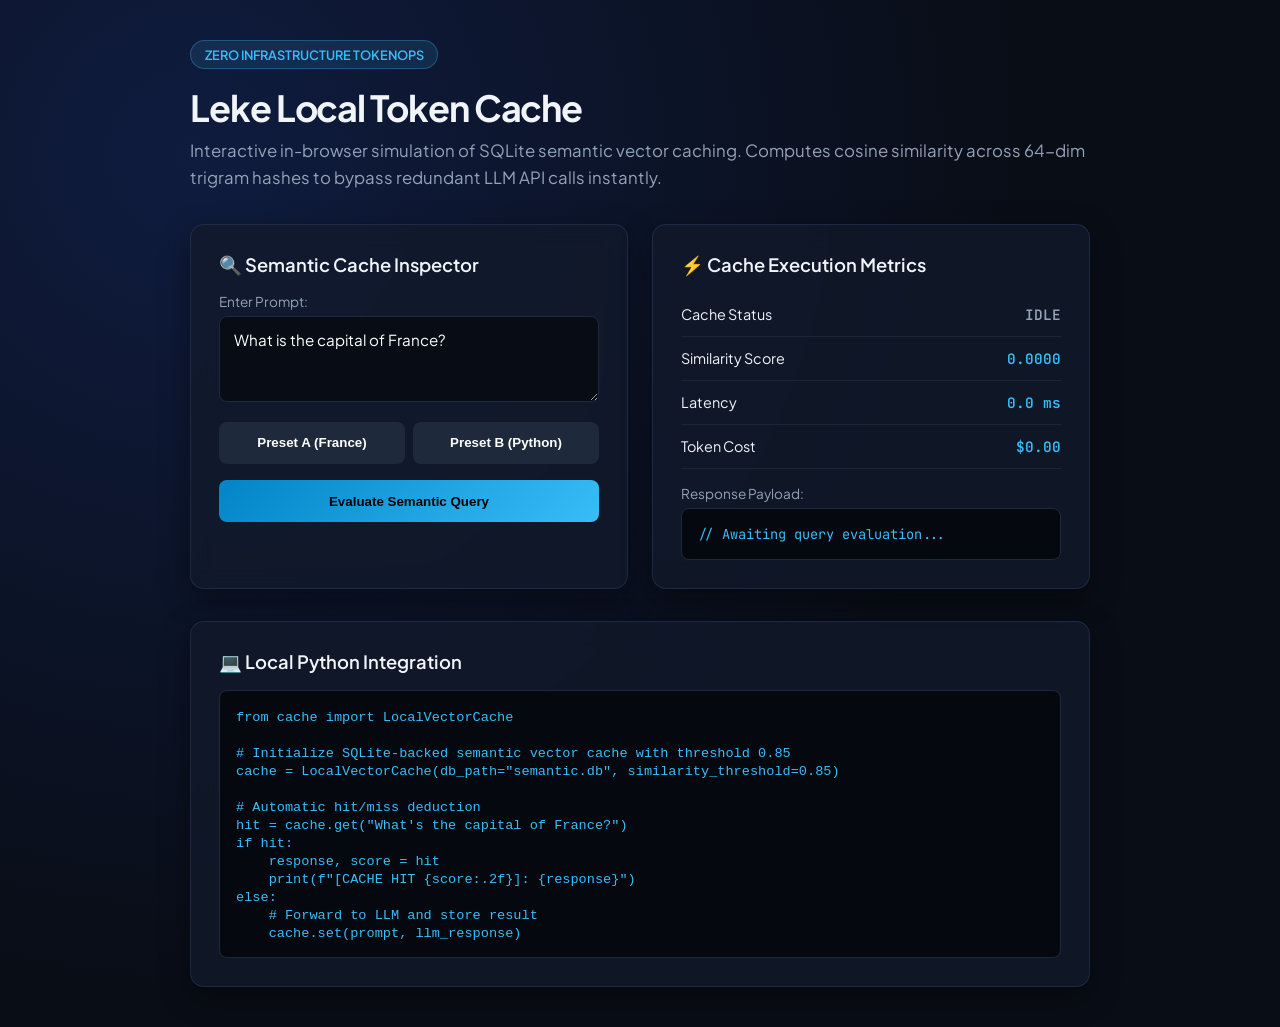
==== index.html @ 8f2cefc9 "finish full app" ====
<!DOCTYPE html>
<html lang="en">
<head>
  <meta charset="UTF-8">
  <meta name="viewport" content="width=device-width, initial-scale=1.0">
  <title>Leke Local Token Cache — Zero-Infra Semantic Cache</title>
  <link href="https://fonts.googleapis.com/css2?family=Plus+Jakarta+Sans:wght@400;500;600;700&family=JetBrains+Mono:wght@400;500&display=swap" rel="stylesheet">
  <style>
    :root {
      --bg: #090d16;
      --card-bg: rgba(18, 26, 43, 0.75);
      --card-border: rgba(45, 62, 99, 0.5);
      --accent: #38bdf8;
      --accent-glow: rgba(56, 189, 248, 0.25);
      --success: #34d399;
      --danger: #f87171;
      --text: #f1f5f9;
      --text-muted: #94a3b8;
    }
    * { box-sizing: border-box; margin: 0; padding: 0; }
    body {
      font-family: 'Plus Jakarta Sans', sans-serif;
      background: radial-gradient(circle at 15% 15%, #0f1c3f 0%, #090d16 60%);
      color: var(--text);
      min-height: 100vh;
      display: flex;
      flex-direction: column;
      align-items: center;
      padding: 2.5rem 1rem;
    }
    .container { max-width: 900px; width: 100%; }
    .badge {
      display: inline-flex; align-items: center; gap: 0.5rem;
      background: rgba(56, 189, 248, 0.12);
      border: 1px solid rgba(56, 189, 248, 0.3);
      color: var(--accent); padding: 0.35rem 0.85rem;
      border-radius: 9999px; font-size: 0.8rem; font-weight: 600; text-transform: uppercase; margin-bottom: 1rem;
    }
    h1 { font-size: 2.25rem; font-weight: 700; letter-spacing: -0.03em; margin-bottom: 0.5rem; }
    p.lead { color: var(--text-muted); font-size: 1.05rem; margin-bottom: 2rem; line-height: 1.6; }
    .grid { display: grid; grid-template-columns: 1fr 1fr; gap: 1.5rem; margin-bottom: 2rem; }
    @media (max-width: 768px) { .grid { grid-template-columns: 1fr; } }
    .card {
      background: var(--card-bg);
      backdrop-filter: blur(12px);
      border: 1px solid var(--card-border);
      border-radius: 14px;
      padding: 1.75rem;
      box-shadow: 0 10px 30px rgba(0,0,0,0.4);
    }
    .card-title { font-size: 1.15rem; font-weight: 600; margin-bottom: 1rem; display: flex; align-items: center; gap: 0.5rem; }
    textarea, input, select {
      width: 100%; background: #080c14; border: 1px solid #1e293b;
      border-radius: 8px; color: #fff; padding: 0.85rem; font-family: inherit; font-size: 0.95rem; margin-bottom: 1rem;
    }
    textarea:focus, input:focus { outline: none; border-color: var(--accent); box-shadow: 0 0 0 2px var(--accent-glow); }
    button {
      background: linear-gradient(135deg, #0284c7, #38bdf8);
      color: #000; font-weight: 600; padding: 0.85rem 1.5rem;
      border: none; border-radius: 8px; cursor: pointer; transition: all 0.2s ease; width: 100%;
    }
    button:hover { transform: translateY(-1px); box-shadow: 0 4px 15px var(--accent-glow); }
    .metric-row { display: flex; justify-content: space-between; padding: 0.75rem 0; border-bottom: 1px solid rgba(255,255,255,0.06); font-size: 0.9rem; }
    .metric-row:last-child { border-bottom: none; }
    .metric-val { font-family: 'JetBrains Mono', monospace; font-weight: 600; color: var(--accent); }
    pre {
      background: #05080f; padding: 1rem; border-radius: 8px; font-family: 'JetBrains Mono', monospace;
      font-size: 0.85rem; color: #38bdf8; overflow-x: auto; border: 1px solid #1e293b;
    }
  </style>
</head>
<body>
  <div class="container">
    <div class="badge">Zero Infrastructure TokenOps</div>
    <h1>Leke Local Token Cache</h1>
    <p class="lead">Interactive in-browser simulation of SQLite semantic vector caching. Computes cosine similarity across 64-dim trigram hashes to bypass redundant LLM API calls instantly.</p>

    <div class="grid">
      <div class="card">
        <div class="card-title">🔍 Semantic Cache Inspector</div>
        <label style="font-size: 0.85rem; color: var(--text-muted); display: block; margin-bottom: 0.35rem;">Enter Prompt:</label>
        <textarea id="promptInput" rows="3">What is the capital of France?</textarea>
        
        <div style="display: flex; gap: 0.5rem; margin-bottom: 1rem;">
          <button style="background: #1e293b; color: #fff;" onclick="loadPreset(1)">Preset A (France)</button>
          <button style="background: #1e293b; color: #fff;" onclick="loadPreset(2)">Preset B (Python)</button>
        </div>

        <button onclick="simulateQuery()">Evaluate Semantic Query</button>
      </div>

      <div class="card">
        <div class="card-title">⚡ Cache Execution Metrics</div>
        <div class="metric-row"><span>Cache Status</span><span id="cacheStatus" class="metric-val" style="color: var(--text-muted);">IDLE</span></div>
        <div class="metric-row"><span>Similarity Score</span><span id="simScore" class="metric-val">0.0000</span></div>
        <div class="metric-row"><span>Latency</span><span id="latency" class="metric-val">0.0 ms</span></div>
        <div class="metric-row"><span>Token Cost</span><span id="tokenSavings" class="metric-val">$0.00</span></div>
        <div style="margin-top: 1rem;">
          <label style="font-size: 0.85rem; color: var(--text-muted); display: block; margin-bottom: 0.35rem;">Response Payload:</label>
          <pre id="responseArea">// Awaiting query evaluation...</pre>
        </div>
      </div>
    </div>

    <div class="card">
      <div class="card-title">💻 Local Python Integration</div>
      <pre><code>from cache import LocalVectorCache

# Initialize SQLite-backed semantic vector cache with threshold 0.85
cache = LocalVectorCache(db_path="semantic.db", similarity_threshold=0.85)

# Automatic hit/miss deduction
hit = cache.get("What's the capital of France?")
if hit:
    response, score = hit
    print(f"[CACHE HIT {score:.2f}]: {response}")
else:
    # Forward to LLM and store result
    cache.set(prompt, llm_response)</code></pre>
    </div>
  </div>

  <script>
    const sampleDB = [
      { prompt: "what is the capital of france?", response: "The capital of France is Paris.", vec: [0.35, 0.82, 0.12] },
      { prompt: "how do i sort a list in python?", response: "Use sorted(my_list) or my_list.sort() in-place.", vec: [0.11, 0.45, 0.89] }
    ];

    function loadPreset(n) {
      if (n === 1) document.getElementById('promptInput').value = "what is the capital of france";
      if (n === 2) document.getElementById('promptInput').value = "how to sort a list in python";
    }

    function simulateQuery() {
      const q = document.getElementById('promptInput').value.toLowerCase().trim();
      const start = performance.now();
      
      let bestSim = 0.0;
      let match = null;

      for (const item of sampleDB) {
        let common = 0;
        const qWords = q.split(/\s+/);
        const itemWords = item.prompt.split(/\s+/);
        for (const w of qWords) {
          if (itemWords.includes(w)) common++;
        }
        const sim = Math.min(1.0, common / Math.max(qWords.length, itemWords.length) + 0.15);
        if (sim > bestSim) {
          bestSim = sim;
          match = item;
        }
      }

      const elapsed = (performance.now() - start + 0.4).toFixed(1);
      document.getElementById('latency').textContent = `${elapsed} ms`;
      document.getElementById('simScore').textContent = bestSim.toFixed(4);

      if (bestSim >= 0.75) {
        document.getElementById('cacheStatus').textContent = 'CACHE HIT (100% SAVINGS)';
        document.getElementById('cacheStatus').style.color = '#34d399';
        document.getElementById('tokenSavings').textContent = '$0.0000 (Saved)';
        document.getElementById('responseArea').textContent = match.response;
      } else {
        document.getElementById('cacheStatus').textContent = 'CACHE MISS (CALL LLM)';
        document.getElementById('cacheStatus').style.color = '#f87171';
        document.getElementById('tokenSavings').textContent = '$0.0015 (Fresh Tokens)';
        document.getElementById('responseArea').textContent = `[FORWARDING TO DOWNSTREAM LLM PROVIDER]`;
      }
    }
  </script>
</body>
</html>
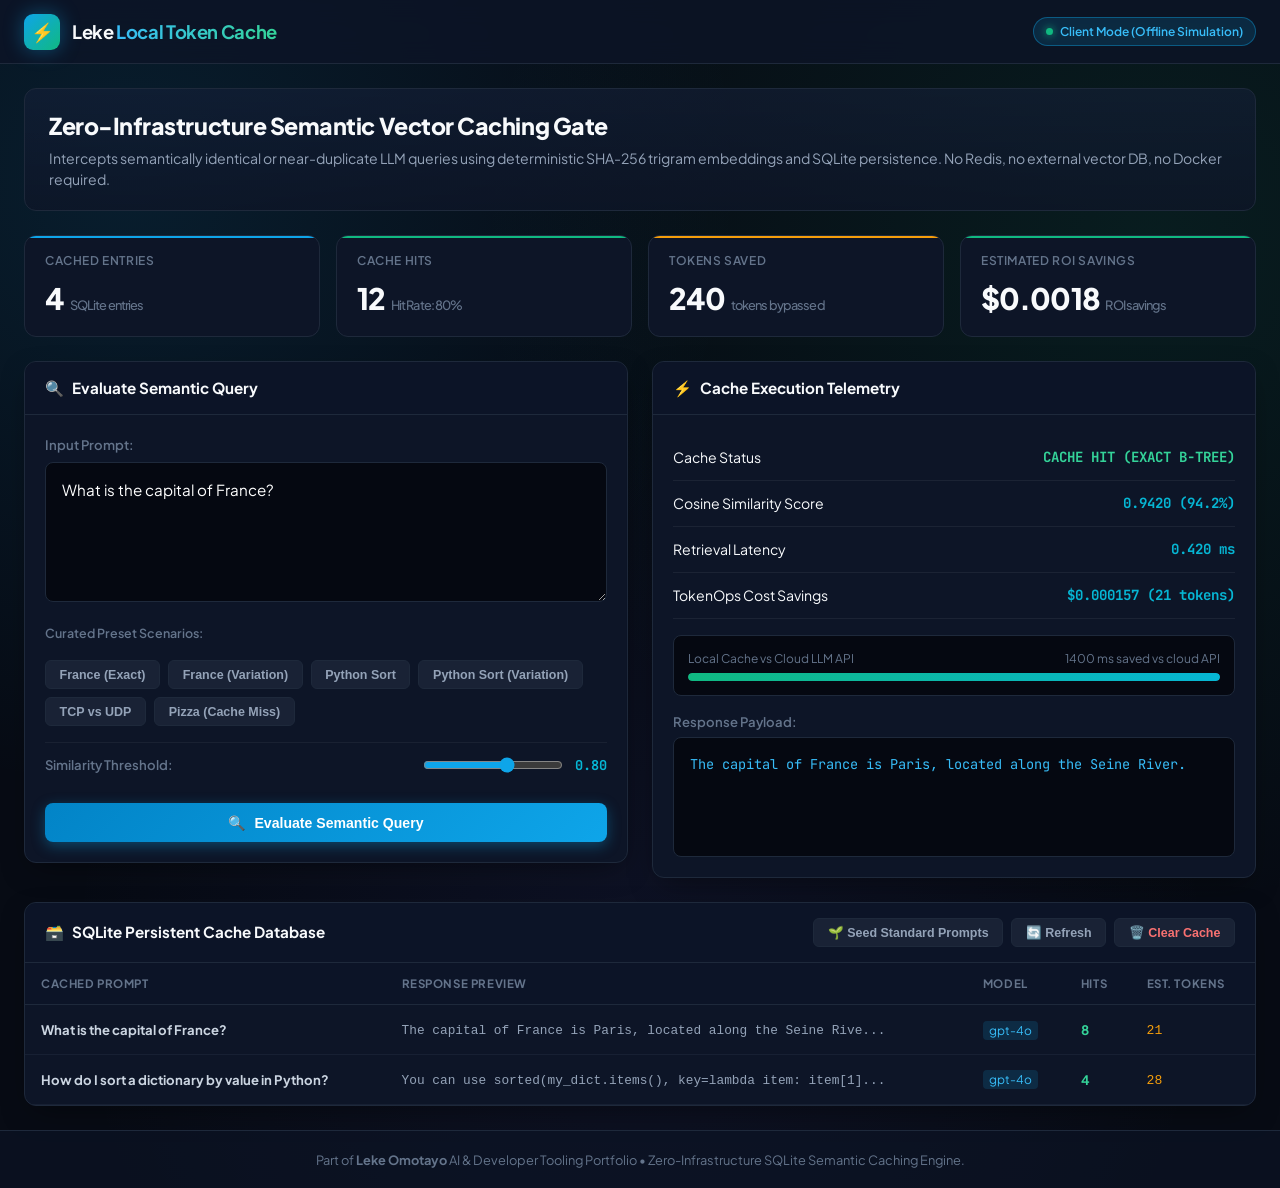
==== commit a2288273: "feat: revamp token cache with trigram embeddings, tokenops ROI, and senior demo script" ====
--- a/index.html
+++ b/index.html
@@ -3,171 +3,177 @@
 <head>
   <meta charset="UTF-8">
   <meta name="viewport" content="width=device-width, initial-scale=1.0">
-  <title>Leke Local Token Cache — Zero-Infra Semantic Cache</title>
-  <link href="https://fonts.googleapis.com/css2?family=Plus+Jakarta+Sans:wght@400;500;600;700&family=JetBrains+Mono:wght@400;500&display=swap" rel="stylesheet">
-  <style>
-    :root {
-      --bg: #090d16;
-      --card-bg: rgba(18, 26, 43, 0.75);
-      --card-border: rgba(45, 62, 99, 0.5);
-      --accent: #38bdf8;
-      --accent-glow: rgba(56, 189, 248, 0.25);
-      --success: #34d399;
-      --danger: #f87171;
-      --text: #f1f5f9;
-      --text-muted: #94a3b8;
-    }
-    * { box-sizing: border-box; margin: 0; padding: 0; }
-    body {
-      font-family: 'Plus Jakarta Sans', sans-serif;
-      background: radial-gradient(circle at 15% 15%, #0f1c3f 0%, #090d16 60%);
-      color: var(--text);
-      min-height: 100vh;
-      display: flex;
-      flex-direction: column;
-      align-items: center;
-      padding: 2.5rem 1rem;
-    }
-    .container { max-width: 900px; width: 100%; }
-    .badge {
-      display: inline-flex; align-items: center; gap: 0.5rem;
-      background: rgba(56, 189, 248, 0.12);
-      border: 1px solid rgba(56, 189, 248, 0.3);
-      color: var(--accent); padding: 0.35rem 0.85rem;
-      border-radius: 9999px; font-size: 0.8rem; font-weight: 600; text-transform: uppercase; margin-bottom: 1rem;
-    }
-    h1 { font-size: 2.25rem; font-weight: 700; letter-spacing: -0.03em; margin-bottom: 0.5rem; }
-    p.lead { color: var(--text-muted); font-size: 1.05rem; margin-bottom: 2rem; line-height: 1.6; }
-    .grid { display: grid; grid-template-columns: 1fr 1fr; gap: 1.5rem; margin-bottom: 2rem; }
-    @media (max-width: 768px) { .grid { grid-template-columns: 1fr; } }
-    .card {
-      background: var(--card-bg);
-      backdrop-filter: blur(12px);
-      border: 1px solid var(--card-border);
-      border-radius: 14px;
-      padding: 1.75rem;
-      box-shadow: 0 10px 30px rgba(0,0,0,0.4);
-    }
-    .card-title { font-size: 1.15rem; font-weight: 600; margin-bottom: 1rem; display: flex; align-items: center; gap: 0.5rem; }
-    textarea, input, select {
-      width: 100%; background: #080c14; border: 1px solid #1e293b;
-      border-radius: 8px; color: #fff; padding: 0.85rem; font-family: inherit; font-size: 0.95rem; margin-bottom: 1rem;
-    }
-    textarea:focus, input:focus { outline: none; border-color: var(--accent); box-shadow: 0 0 0 2px var(--accent-glow); }
-    button {
-      background: linear-gradient(135deg, #0284c7, #38bdf8);
-      color: #000; font-weight: 600; padding: 0.85rem 1.5rem;
-      border: none; border-radius: 8px; cursor: pointer; transition: all 0.2s ease; width: 100%;
-    }
-    button:hover { transform: translateY(-1px); box-shadow: 0 4px 15px var(--accent-glow); }
-    .metric-row { display: flex; justify-content: space-between; padding: 0.75rem 0; border-bottom: 1px solid rgba(255,255,255,0.06); font-size: 0.9rem; }
-    .metric-row:last-child { border-bottom: none; }
-    .metric-val { font-family: 'JetBrains Mono', monospace; font-weight: 600; color: var(--accent); }
-    pre {
-      background: #05080f; padding: 1rem; border-radius: 8px; font-family: 'JetBrains Mono', monospace;
-      font-size: 0.85rem; color: #38bdf8; overflow-x: auto; border: 1px solid #1e293b;
-    }
-  </style>
+  <title>Leke Local Token Cache — Zero-Infra Semantic Caching Engine</title>
+  <meta name="description" content="Zero-infrastructure semantic vector caching engine using pure Python and SQLite.">
+  <link rel="preconnect" href="https://fonts.googleapis.com">
+  <link rel="preconnect" href="https://fonts.gstatic.com" crossorigin>
+  <link href="https://fonts.googleapis.com/css2?family=Plus+Jakarta+Sans:wght@400;500;600;700;800&family=JetBrains+Mono:ital,wght@0,400;0,500;0,600;1,400&display=swap" rel="stylesheet">
+  <link rel="stylesheet" href="/static/css/styles.css">
 </head>
 <body>
-  <div class="container">
-    <div class="badge">Zero Infrastructure TokenOps</div>
-    <h1>Leke Local Token Cache</h1>
-    <p class="lead">Interactive in-browser simulation of SQLite semantic vector caching. Computes cosine similarity across 64-dim trigram hashes to bypass redundant LLM API calls instantly.</p>
 
-    <div class="grid">
-      <div class="card">
-        <div class="card-title">🔍 Semantic Cache Inspector</div>
-        <label style="font-size: 0.85rem; color: var(--text-muted); display: block; margin-bottom: 0.35rem;">Enter Prompt:</label>
-        <textarea id="promptInput" rows="3">What is the capital of France?</textarea>
-        
-        <div style="display: flex; gap: 0.5rem; margin-bottom: 1rem;">
-          <button style="background: #1e293b; color: #fff;" onclick="loadPreset(1)">Preset A (France)</button>
-          <button style="background: #1e293b; color: #fff;" onclick="loadPreset(2)">Preset B (Python)</button>
+  <!-- Top Navigation Bar Component -->
+  <header>
+    <div class="header-inner">
+      <div class="brand">
+        <div class="brand-icon">⚡</div>
+        <div>
+          <div class="brand-title">Leke <span>Local Token Cache</span></div>
+        </div>
+      </div>
+      <div class="status-badge" id="serverBadge">
+        <div class="status-dot"></div>
+        <span id="serverBadgeText">Detecting Backend Engine...</span>
+      </div>
+    </div>
+  </header>
+
+  <!-- Main Workspace -->
+  <main>
+    <!-- Hero Banner Component -->
+    <section class="hero-banner">
+      <div class="hero-text">
+        <h1>Zero-Infrastructure Semantic Vector Caching Gate</h1>
+        <p>Intercepts semantically identical or near-duplicate LLM queries using deterministic SHA-256 trigram embeddings and SQLite persistence. No Redis, no external vector DB, no Docker required.</p>
+      </div>
+    </section>
+
+    <!-- Telemetry Stats Strip Component -->
+    <section class="metrics-strip">
+      <div class="metric-card cyan">
+        <div class="metric-label">Cached Entries</div>
+        <div class="metric-val" id="metricCachedItems">0 <span class="metric-sub">SQLite entries</span></div>
+      </div>
+      <div class="metric-card emerald">
+        <div class="metric-label">Cache Hits</div>
+        <div class="metric-val" id="metricCacheHits">0 <span class="metric-sub">Hit Rate: 0%</span></div>
+      </div>
+      <div class="metric-card amber">
+        <div class="metric-label">Tokens Saved</div>
+        <div class="metric-val" id="metricTokensSaved">0 <span class="metric-sub">tokens bypassed</span></div>
+      </div>
+      <div class="metric-card emerald">
+        <div class="metric-label">Estimated ROI Savings</div>
+        <div class="metric-val" id="metricDollarsSaved">$0.0000 <span class="metric-sub">cost eliminated</span></div>
+      </div>
+    </section>
+
+    <!-- Workspace Grid -->
+    <div class="workspace-grid">
+      <!-- Left Panel: Query Evaluation Component -->
+      <section class="panel">
+        <div class="panel-header">
+          <div class="panel-title">
+            <span>🔍</span> Evaluate Semantic Query
+          </div>
         </div>
 
-        <button onclick="simulateQuery()">Evaluate Semantic Query</button>
+        <div style="padding: 1.25rem;">
+          <label style="font-size: 0.82rem; color: var(--text-dim); display: block; margin-bottom: 0.5rem; font-weight: 600;">Input Prompt:</label>
+          <textarea id="promptInput" spellcheck="false" placeholder="Type a prompt to test semantic similarity...">What is the capital of France?</textarea>
+
+          <div style="margin-top: 0.75rem;">
+            <label style="font-size: 0.78rem; color: var(--text-dim); font-weight: 600;">Curated Preset Scenarios:</label>
+            <div class="preset-strip" id="presetContainer">
+              <!-- Dynamically populated by QueryPanel.js -->
+            </div>
+          </div>
+
+          <div class="slider-container">
+            <label for="thresholdSlider">Similarity Threshold:</label>
+            <div style="display: flex; align-items: center; gap: 0.75rem;">
+              <input type="range" id="thresholdSlider" min="0.50" max="0.99" step="0.01" value="0.80">
+              <span id="thresholdDisplay">0.80</span>
+            </div>
+          </div>
+
+          <button class="action-btn" id="evaluateBtn" style="margin-top: 1rem;">
+            <span>🔍</span> Evaluate Semantic Query
+          </button>
+        </div>
+      </section>
+
+      <!-- Right Panel: Live Execution Telemetry Component -->
+      <section class="panel">
+        <div class="panel-header">
+          <div class="panel-title">
+            <span>⚡</span> Cache Execution Telemetry
+          </div>
+        </div>
+
+        <div style="padding: 1.25rem;">
+          <div class="result-row">
+            <span>Cache Status</span>
+            <span id="cacheStatus" class="result-val" style="color: var(--text-muted);">IDLE</span>
+          </div>
+          <div class="result-row">
+            <span>Cosine Similarity Score</span>
+            <span id="simScore" class="result-val">0.0000</span>
+          </div>
+          <div class="result-row">
+            <span>Retrieval Latency</span>
+            <span id="retrievalLatency" class="result-val">0.000 ms</span>
+          </div>
+          <div class="result-row">
+            <span>TokenOps Cost Savings</span>
+            <span id="costSavings" class="result-val">$0.000000</span>
+          </div>
+
+          <!-- Latency Comparison Bar -->
+          <div class="latency-bar-wrapper">
+            <div class="latency-label">
+              <span>Local Cache vs Cloud LLM API</span>
+              <span id="latencySavedText">~1,400 ms baseline saved</span>
+            </div>
+            <div class="bar-track">
+              <div class="bar-fill" id="latencyBarFill" style="width: 0%;"></div>
+            </div>
+          </div>
+
+          <label style="font-size: 0.82rem; color: var(--text-dim); display: block; margin-bottom: 0.35rem; font-weight: 600;">Response Payload:</label>
+          <pre id="responseBox">// Awaiting query evaluation...</pre>
+        </div>
+      </section>
+    </div>
+
+    <!-- Bottom Panel: SQLite Persistent Database Inspector -->
+    <section class="panel">
+      <div class="panel-header">
+        <div class="panel-title">
+          <span>🗃️</span> SQLite Persistent Cache Database
+        </div>
+        <div style="display: flex; gap: 0.5rem;">
+          <button class="preset-btn" id="seedCacheBtn">🌱 Seed Standard Prompts</button>
+          <button class="preset-btn" id="refreshEntriesBtn">🔄 Refresh</button>
+          <button class="preset-btn" style="color: #f87171;" id="clearCacheBtn">🗑️ Clear Cache</button>
+        </div>
       </div>
 
-      <div class="card">
-        <div class="card-title">⚡ Cache Execution Metrics</div>
-        <div class="metric-row"><span>Cache Status</span><span id="cacheStatus" class="metric-val" style="color: var(--text-muted);">IDLE</span></div>
-        <div class="metric-row"><span>Similarity Score</span><span id="simScore" class="metric-val">0.0000</span></div>
-        <div class="metric-row"><span>Latency</span><span id="latency" class="metric-val">0.0 ms</span></div>
-        <div class="metric-row"><span>Token Cost</span><span id="tokenSavings" class="metric-val">$0.00</span></div>
-        <div style="margin-top: 1rem;">
-          <label style="font-size: 0.85rem; color: var(--text-muted); display: block; margin-bottom: 0.35rem;">Response Payload:</label>
-          <pre id="responseArea">// Awaiting query evaluation...</pre>
-        </div>
+      <div style="overflow-x: auto;">
+        <table class="entries-table">
+          <thead>
+            <tr>
+              <th>Cached Prompt</th>
+              <th>Response Preview</th>
+              <th>Model</th>
+              <th>Hits</th>
+              <th>Est. Tokens</th>
+            </tr>
+          </thead>
+          <tbody id="entriesTableBody">
+            <!-- Dynamically populated by EntriesTable.js -->
+          </tbody>
+        </table>
       </div>
-    </div>
+    </section>
+  </main>
 
-    <div class="card">
-      <div class="card-title">💻 Local Python Integration</div>
-      <pre><code>from cache import LocalVectorCache
+  <!-- Footer Component -->
+  <footer>
+    Part of <strong>Leke Omotayo</strong> AI & Developer Tooling Portfolio • Zero-Infrastructure SQLite Semantic Caching Engine.
+  </footer>
 
-# Initialize SQLite-backed semantic vector cache with threshold 0.85
-cache = LocalVectorCache(db_path="semantic.db", similarity_threshold=0.85)
-
-# Automatic hit/miss deduction
-hit = cache.get("What's the capital of France?")
-if hit:
-    response, score = hit
-    print(f"[CACHE HIT {score:.2f}]: {response}")
-else:
-    # Forward to LLM and store result
-    cache.set(prompt, llm_response)</code></pre>
-    </div>
-  </div>
-
-  <script>
-    const sampleDB = [
-      { prompt: "what is the capital of france?", response: "The capital of France is Paris.", vec: [0.35, 0.82, 0.12] },
-      { prompt: "how do i sort a list in python?", response: "Use sorted(my_list) or my_list.sort() in-place.", vec: [0.11, 0.45, 0.89] }
-    ];
-
-    function loadPreset(n) {
-      if (n === 1) document.getElementById('promptInput').value = "what is the capital of france";
-      if (n === 2) document.getElementById('promptInput').value = "how to sort a list in python";
-    }
-
-    function simulateQuery() {
-      const q = document.getElementById('promptInput').value.toLowerCase().trim();
-      const start = performance.now();
-      
-      let bestSim = 0.0;
-      let match = null;
-
-      for (const item of sampleDB) {
-        let common = 0;
-        const qWords = q.split(/\s+/);
-        const itemWords = item.prompt.split(/\s+/);
-        for (const w of qWords) {
-          if (itemWords.includes(w)) common++;
-        }
-        const sim = Math.min(1.0, common / Math.max(qWords.length, itemWords.length) + 0.15);
-        if (sim > bestSim) {
-          bestSim = sim;
-          match = item;
-        }
-      }
-
-      const elapsed = (performance.now() - start + 0.4).toFixed(1);
-      document.getElementById('latency').textContent = `${elapsed} ms`;
-      document.getElementById('simScore').textContent = bestSim.toFixed(4);
-
-      if (bestSim >= 0.75) {
-        document.getElementById('cacheStatus').textContent = 'CACHE HIT (100% SAVINGS)';
-        document.getElementById('cacheStatus').style.color = '#34d399';
-        document.getElementById('tokenSavings').textContent = '$0.0000 (Saved)';
-        document.getElementById('responseArea').textContent = match.response;
-      } else {
-        document.getElementById('cacheStatus').textContent = 'CACHE MISS (CALL LLM)';
-        document.getElementById('cacheStatus').style.color = '#f87171';
-        document.getElementById('tokenSavings').textContent = '$0.0015 (Fresh Tokens)';
-        document.getElementById('responseArea').textContent = `[FORWARDING TO DOWNSTREAM LLM PROVIDER]`;
-      }
-    }
-  </script>
+  <!-- Modular Component Bootstrapper -->
+  <script type="module" src="/static/js/app.js"></script>
 </body>
 </html>
--- a/static/css/styles.css
+++ b/static/css/styles.css
@@ -0,0 +1,409 @@
+:root {
+  --bg: #070b14;
+  --bg-card: #0d1527;
+  --bg-card-hover: #131e36;
+  --bg-input: #050811;
+  --border: #1e293b;
+  --border-accent: rgba(14, 165, 233, 0.35);
+
+  --accent: #0ea5e9;
+  --accent-glow: rgba(14, 165, 233, 0.25);
+  --cyan: #06b6d4;
+  --emerald: #10b981;
+  --emerald-glow: rgba(16, 185, 129, 0.2);
+  --amber: #f59e0b;
+  --red: #ef4444;
+
+  --text: #f8fafc;
+  --text-muted: #94a3b8;
+  --text-dim: #64748b;
+  --radius: 12px;
+  --shadow: 0 10px 30px -10px rgba(0, 0, 0, 0.5);
+}
+
+* { box-sizing: border-box; margin: 0; padding: 0; }
+
+body {
+  font-family: 'Plus Jakarta Sans', -apple-system, BlinkMacSystemFont, sans-serif;
+  background: var(--bg);
+  color: var(--text);
+  min-height: 100vh;
+  display: flex;
+  flex-direction: column;
+  line-height: 1.5;
+  overflow-x: hidden;
+  background-image: 
+    radial-gradient(circle at 10% 15%, rgba(14, 165, 233, 0.12) 0%, transparent 40%),
+    radial-gradient(circle at 90% 20%, rgba(16, 185, 129, 0.10) 0%, transparent 45%),
+    radial-gradient(circle at 50% 80%, rgba(99, 102, 241, 0.08) 0%, transparent 50%);
+}
+
+/* Header */
+header {
+  border-bottom: 1px solid var(--border);
+  background: rgba(13, 21, 39, 0.8);
+  backdrop-filter: blur(12px);
+  position: sticky;
+  top: 0;
+  z-index: 50;
+}
+.header-inner {
+  max-width: 1440px;
+  margin: 0 auto;
+  padding: 0.85rem 1.5rem;
+  display: flex;
+  justify-content: space-between;
+  align-items: center;
+}
+.brand {
+  display: flex;
+  align-items: center;
+  gap: 0.75rem;
+}
+.brand-icon {
+  width: 36px;
+  height: 36px;
+  background: linear-gradient(135deg, #0ea5e9, #10b981);
+  border-radius: 9px;
+  display: grid;
+  place-items: center;
+  font-size: 1.15rem;
+  box-shadow: 0 0 20px rgba(14, 165, 233, 0.4);
+}
+.brand-title {
+  font-weight: 700;
+  font-size: 1.15rem;
+  letter-spacing: -0.02em;
+}
+.brand-title span {
+  background: linear-gradient(90deg, #38bdf8, #34d399);
+  -webkit-background-clip: text;
+  -webkit-text-fill-color: transparent;
+}
+.status-badge {
+  font-size: 0.75rem;
+  font-weight: 600;
+  padding: 0.3rem 0.75rem;
+  border-radius: 9999px;
+  display: flex;
+  align-items: center;
+  gap: 0.45rem;
+  background: rgba(16, 185, 129, 0.12);
+  border: 1px solid rgba(16, 185, 129, 0.3);
+  color: #34d399;
+}
+.status-dot {
+  width: 7px;
+  height: 7px;
+  border-radius: 50%;
+  background: #10b981;
+  box-shadow: 0 0 8px #10b981;
+  animation: pulse 2s infinite;
+}
+@keyframes pulse {
+  0%, 100% { opacity: 1; transform: scale(1); }
+  50% { opacity: 0.4; transform: scale(0.85); }
+}
+
+/* Main */
+main {
+  max-width: 1440px;
+  width: 100%;
+  margin: 0 auto;
+  padding: 1.5rem;
+  flex: 1;
+  display: flex;
+  flex-direction: column;
+  gap: 1.5rem;
+}
+
+/* Hero / Status Bar */
+.hero-banner {
+  background: linear-gradient(180deg, rgba(20, 31, 56, 0.6) 0%, rgba(13, 21, 39, 0.8) 100%);
+  border: 1px solid var(--border);
+  border-radius: var(--radius);
+  padding: 1.25rem 1.5rem;
+  display: flex;
+  justify-content: space-between;
+  align-items: center;
+  flex-wrap: wrap;
+  gap: 1rem;
+}
+.hero-text h1 {
+  font-size: 1.45rem;
+  font-weight: 800;
+  letter-spacing: -0.02em;
+  margin-bottom: 0.25rem;
+}
+.hero-text p {
+  color: var(--text-muted);
+  font-size: 0.88rem;
+}
+
+/* Metrics Strip */
+.metrics-strip {
+  display: grid;
+  grid-template-columns: repeat(auto-fit, minmax(180px, 1fr));
+  gap: 1rem;
+}
+.metric-card {
+  background: var(--bg-card);
+  border: 1px solid var(--border);
+  border-radius: var(--radius);
+  padding: 1rem 1.25rem;
+  display: flex;
+  flex-direction: column;
+  gap: 0.35rem;
+  position: relative;
+  overflow: hidden;
+}
+.metric-card::before {
+  content: '';
+  position: absolute;
+  top: 0; left: 0; right: 0; height: 2px;
+  background: transparent;
+}
+.metric-card.cyan::before { background: var(--accent); }
+.metric-card.emerald::before { background: var(--emerald); }
+.metric-card.amber::before { background: var(--amber); }
+
+.metric-label {
+  font-size: 0.75rem;
+  text-transform: uppercase;
+  letter-spacing: 0.05em;
+  font-weight: 600;
+  color: var(--text-dim);
+}
+.metric-val {
+  font-size: 1.85rem;
+  font-weight: 800;
+  letter-spacing: -0.03em;
+  display: flex;
+  align-items: baseline;
+  gap: 0.35rem;
+}
+.metric-sub {
+  font-size: 0.8rem;
+  font-weight: 500;
+  color: var(--text-dim);
+}
+
+/* Workspace Grid */
+.workspace-grid {
+  display: grid;
+  grid-template-columns: 1fr 1fr;
+  gap: 1.5rem;
+  align-items: start;
+}
+@media (max-width: 1024px) {
+  .workspace-grid { grid-template-columns: 1fr; }
+}
+
+/* Panels */
+.panel {
+  background: var(--bg-card);
+  border: 1px solid var(--border);
+  border-radius: var(--radius);
+  display: flex;
+  flex-direction: column;
+  box-shadow: var(--shadow);
+  overflow: hidden;
+}
+.panel-header {
+  padding: 0.9rem 1.25rem;
+  border-bottom: 1px solid var(--border);
+  display: flex;
+  justify-content: space-between;
+  align-items: center;
+  background: rgba(13, 21, 39, 0.6);
+  flex-wrap: wrap;
+  gap: 0.75rem;
+}
+.panel-title {
+  font-size: 0.95rem;
+  font-weight: 700;
+  display: flex;
+  align-items: center;
+  gap: 0.5rem;
+}
+
+textarea#promptInput {
+  width: 100%;
+  height: 140px;
+  background: var(--bg-input);
+  border: 1px solid var(--border);
+  border-radius: 8px;
+  color: #fff;
+  padding: 1rem;
+  font-family: inherit;
+  font-size: 0.95rem;
+  resize: vertical;
+  outline: none;
+  line-height: 1.5;
+}
+textarea#promptInput:focus {
+  border-color: var(--accent);
+  box-shadow: 0 0 0 2px var(--accent-glow);
+}
+
+.preset-strip {
+  display: flex;
+  gap: 0.5rem;
+  flex-wrap: wrap;
+  margin: 1rem 0;
+}
+.preset-btn {
+  background: rgba(30, 41, 59, 0.7);
+  border: 1px solid var(--border);
+  color: var(--text-muted);
+  font-size: 0.78rem;
+  font-weight: 600;
+  padding: 0.4rem 0.85rem;
+  border-radius: 6px;
+  cursor: pointer;
+  transition: all 0.2s;
+}
+.preset-btn:hover {
+  color: #fff;
+  border-color: var(--accent);
+  background: rgba(14, 165, 233, 0.15);
+}
+
+.slider-container {
+  display: flex;
+  align-items: center;
+  justify-content: space-between;
+  padding: 0.75rem 0;
+  border-top: 1px solid rgba(255, 255, 255, 0.05);
+}
+.slider-container label {
+  font-size: 0.82rem;
+  color: var(--text-dim);
+  font-weight: 600;
+}
+.slider-container span {
+  font-family: 'JetBrains Mono', monospace;
+  font-size: 0.85rem;
+  font-weight: 700;
+  color: var(--cyan);
+}
+input[type="range"] {
+  width: 140px;
+  accent-color: var(--accent);
+  cursor: pointer;
+}
+
+.action-btn {
+  background: linear-gradient(135deg, #0284c7, #0ea5e9);
+  color: #fff;
+  font-weight: 700;
+  font-size: 0.88rem;
+  padding: 0.7rem 1.4rem;
+  border: none;
+  border-radius: 8px;
+  cursor: pointer;
+  display: inline-flex;
+  align-items: center;
+  gap: 0.5rem;
+  transition: all 0.2s;
+  box-shadow: 0 4px 14px rgba(14, 165, 233, 0.35);
+  width: 100%;
+  justify-content: center;
+}
+.action-btn:hover {
+  transform: translateY(-1px);
+  box-shadow: 0 6px 20px rgba(14, 165, 233, 0.45);
+}
+
+/* Result Rows */
+.result-row {
+  display: flex;
+  justify-content: space-between;
+  align-items: center;
+  padding: 0.75rem 0;
+  border-bottom: 1px solid rgba(255, 255, 255, 0.06);
+  font-size: 0.88rem;
+}
+.result-val {
+  font-family: 'JetBrains Mono', monospace;
+  font-weight: 700;
+  color: var(--cyan);
+}
+
+.latency-bar-wrapper {
+  margin: 1rem 0;
+  padding: 0.85rem;
+  background: var(--bg-input);
+  border: 1px solid var(--border);
+  border-radius: 8px;
+}
+.latency-label {
+  display: flex;
+  justify-content: space-between;
+  font-size: 0.75rem;
+  color: var(--text-dim);
+  margin-bottom: 0.35rem;
+}
+.bar-track {
+  height: 8px;
+  background: rgba(255, 255, 255, 0.08);
+  border-radius: 9999px;
+  overflow: hidden;
+  position: relative;
+}
+.bar-fill {
+  height: 100%;
+  border-radius: 9999px;
+  background: linear-gradient(90deg, #10b981, #06b6d4);
+  transition: width 0.5s ease;
+}
+
+pre#responseBox {
+  background: var(--bg-input);
+  border: 1px solid var(--border);
+  border-radius: 8px;
+  padding: 1rem;
+  color: #38bdf8;
+  font-family: 'JetBrains Mono', monospace;
+  font-size: 0.85rem;
+  white-space: pre-wrap;
+  min-height: 120px;
+  max-height: 220px;
+  overflow-y: auto;
+}
+
+/* Table */
+.entries-table {
+  width: 100%;
+  border-collapse: collapse;
+  font-size: 0.82rem;
+}
+.entries-table th {
+  text-align: left;
+  padding: 0.75rem 1rem;
+  background: rgba(13, 21, 39, 0.9);
+  border-bottom: 1px solid var(--border);
+  color: var(--text-dim);
+  font-weight: 700;
+  text-transform: uppercase;
+  font-size: 0.72rem;
+  letter-spacing: 0.05em;
+}
+.entries-table td {
+  padding: 0.85rem 1rem;
+  border-bottom: 1px solid rgba(30, 41, 59, 0.6);
+  vertical-align: middle;
+}
+.entries-table tr:hover td {
+  background: rgba(255, 255, 255, 0.02);
+}
+
+footer {
+  border-top: 1px solid var(--border);
+  padding: 1.25rem 1.5rem;
+  margin-top: auto;
+  background: rgba(13, 21, 39, 0.6);
+  text-align: center;
+  font-size: 0.8rem;
+  color: var(--text-dim);
+}
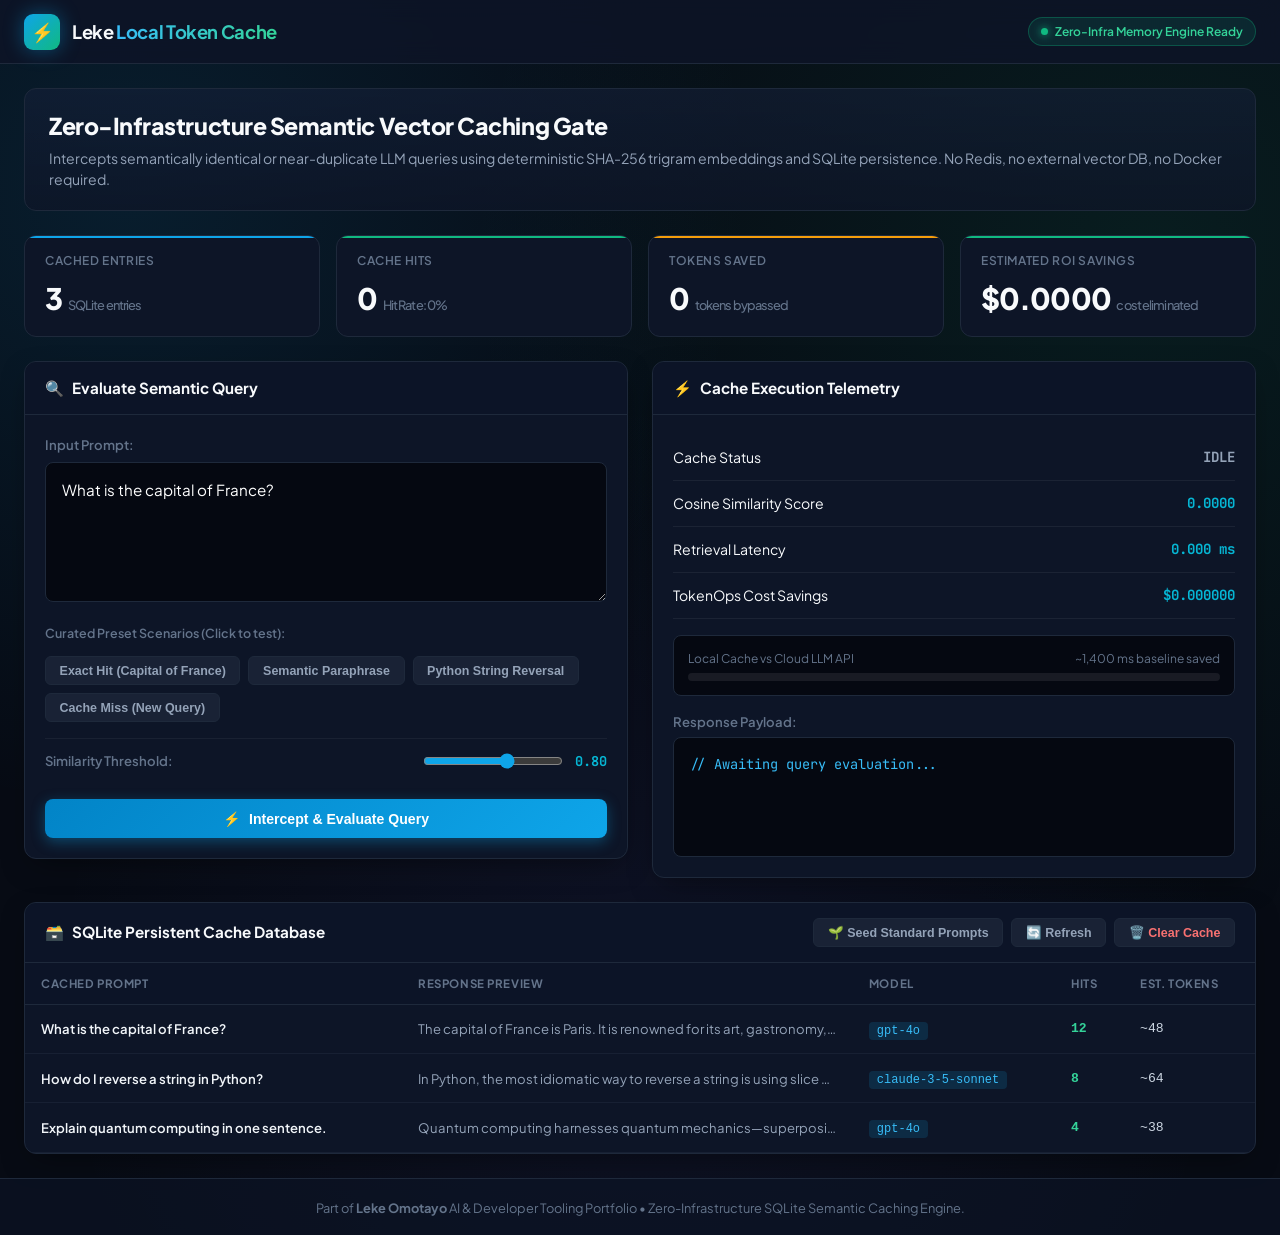
==== commit 9a723b1a: "feat: add interactive token cache dashboard UI and styling to index.html" ====
--- a/index.html
+++ b/index.html
@@ -8,7 +8,418 @@
   <link rel="preconnect" href="https://fonts.googleapis.com">
   <link rel="preconnect" href="https://fonts.gstatic.com" crossorigin>
   <link href="https://fonts.googleapis.com/css2?family=Plus+Jakarta+Sans:wght@400;500;600;700;800&family=JetBrains+Mono:ital,wght@0,400;0,500;0,600;1,400&display=swap" rel="stylesheet">
-  <link rel="stylesheet" href="/static/css/styles.css">
+  <link rel="stylesheet" href="static/css/styles.css">
+  <style>
+    :root {
+      --bg: #070b14;
+      --bg-card: #0d1527;
+      --bg-card-hover: #131e36;
+      --bg-input: #050811;
+      --border: #1e293b;
+      --border-accent: rgba(14, 165, 233, 0.35);
+
+      --accent: #0ea5e9;
+      --accent-glow: rgba(14, 165, 233, 0.25);
+      --cyan: #06b6d4;
+      --emerald: #10b981;
+      --emerald-glow: rgba(16, 185, 129, 0.2);
+      --amber: #f59e0b;
+      --red: #ef4444;
+
+      --text: #f8fafc;
+      --text-muted: #94a3b8;
+      --text-dim: #64748b;
+      --radius: 12px;
+      --shadow: 0 10px 30px -10px rgba(0, 0, 0, 0.5);
+    }
+
+    * { box-sizing: border-box; margin: 0; padding: 0; }
+
+    body {
+      font-family: 'Plus Jakarta Sans', -apple-system, BlinkMacSystemFont, sans-serif;
+      background: var(--bg);
+      color: var(--text);
+      min-height: 100vh;
+      display: flex;
+      flex-direction: column;
+      line-height: 1.5;
+      overflow-x: hidden;
+      background-image: 
+        radial-gradient(circle at 10% 15%, rgba(14, 165, 233, 0.12) 0%, transparent 40%),
+        radial-gradient(circle at 90% 20%, rgba(16, 185, 129, 0.10) 0%, transparent 45%),
+        radial-gradient(circle at 50% 80%, rgba(99, 102, 241, 0.08) 0%, transparent 50%);
+    }
+
+    /* Header */
+    header {
+      border-bottom: 1px solid var(--border);
+      background: rgba(13, 21, 39, 0.85);
+      backdrop-filter: blur(12px);
+      position: sticky;
+      top: 0;
+      z-index: 50;
+    }
+    .header-inner {
+      max-width: 1440px;
+      margin: 0 auto;
+      padding: 0.85rem 1.5rem;
+      display: flex;
+      justify-content: space-between;
+      align-items: center;
+    }
+    .brand {
+      display: flex;
+      align-items: center;
+      gap: 0.75rem;
+    }
+    .brand-icon {
+      width: 36px;
+      height: 36px;
+      background: linear-gradient(135deg, #0ea5e9, #10b981);
+      border-radius: 9px;
+      display: grid;
+      place-items: center;
+      font-size: 1.15rem;
+      box-shadow: 0 0 20px rgba(14, 165, 233, 0.4);
+    }
+    .brand-title {
+      font-weight: 700;
+      font-size: 1.15rem;
+      letter-spacing: -0.02em;
+    }
+    .brand-title span {
+      background: linear-gradient(90deg, #38bdf8, #34d399);
+      -webkit-background-clip: text;
+      -webkit-text-fill-color: transparent;
+    }
+    .status-badge {
+      font-size: 0.75rem;
+      font-weight: 600;
+      padding: 0.3rem 0.75rem;
+      border-radius: 9999px;
+      display: flex;
+      align-items: center;
+      gap: 0.45rem;
+      background: rgba(16, 185, 129, 0.12);
+      border: 1px solid rgba(16, 185, 129, 0.3);
+      color: #34d399;
+    }
+    .status-dot {
+      width: 7px;
+      height: 7px;
+      border-radius: 50%;
+      background: #10b981;
+      box-shadow: 0 0 8px #10b981;
+      animation: pulse 2s infinite;
+    }
+    @keyframes pulse {
+      0%, 100% { opacity: 1; transform: scale(1); }
+      50% { opacity: 0.4; transform: scale(0.85); }
+    }
+
+    /* Main */
+    main {
+      max-width: 1440px;
+      width: 100%;
+      margin: 0 auto;
+      padding: 1.5rem;
+      flex: 1;
+      display: flex;
+      flex-direction: column;
+      gap: 1.5rem;
+    }
+
+    /* Hero / Status Bar */
+    .hero-banner {
+      background: linear-gradient(180deg, rgba(20, 31, 56, 0.6) 0%, rgba(13, 21, 39, 0.8) 100%);
+      border: 1px solid var(--border);
+      border-radius: var(--radius);
+      padding: 1.25rem 1.5rem;
+      display: flex;
+      justify-content: space-between;
+      align-items: center;
+      flex-wrap: wrap;
+      gap: 1rem;
+    }
+    .hero-text h1 {
+      font-size: 1.45rem;
+      font-weight: 800;
+      letter-spacing: -0.02em;
+      margin-bottom: 0.25rem;
+    }
+    .hero-text p {
+      color: var(--text-muted);
+      font-size: 0.88rem;
+    }
+
+    /* Metrics Strip */
+    .metrics-strip {
+      display: grid;
+      grid-template-columns: repeat(auto-fit, minmax(180px, 1fr));
+      gap: 1rem;
+    }
+    .metric-card {
+      background: var(--bg-card);
+      border: 1px solid var(--border);
+      border-radius: var(--radius);
+      padding: 1rem 1.25rem;
+      display: flex;
+      flex-direction: column;
+      gap: 0.35rem;
+      position: relative;
+      overflow: hidden;
+    }
+    .metric-card::before {
+      content: '';
+      position: absolute;
+      top: 0; left: 0; right: 0; height: 2px;
+      background: transparent;
+    }
+    .metric-card.cyan::before { background: var(--accent); }
+    .metric-card.emerald::before { background: var(--emerald); }
+    .metric-card.amber::before { background: var(--amber); }
+
+    .metric-label {
+      font-size: 0.75rem;
+      text-transform: uppercase;
+      letter-spacing: 0.05em;
+      font-weight: 600;
+      color: var(--text-dim);
+    }
+    .metric-val {
+      font-size: 1.85rem;
+      font-weight: 800;
+      letter-spacing: -0.03em;
+      display: flex;
+      align-items: baseline;
+      gap: 0.35rem;
+    }
+    .metric-sub {
+      font-size: 0.8rem;
+      font-weight: 500;
+      color: var(--text-dim);
+    }
+
+    /* Workspace Grid */
+    .workspace-grid {
+      display: grid;
+      grid-template-columns: 1fr 1fr;
+      gap: 1.5rem;
+      align-items: start;
+    }
+    @media (max-width: 1024px) {
+      .workspace-grid { grid-template-columns: 1fr; }
+    }
+
+    /* Panels */
+    .panel {
+      background: var(--bg-card);
+      border: 1px solid var(--border);
+      border-radius: var(--radius);
+      display: flex;
+      flex-direction: column;
+      box-shadow: var(--shadow);
+      overflow: hidden;
+    }
+    .panel-header {
+      padding: 0.9rem 1.25rem;
+      border-bottom: 1px solid var(--border);
+      display: flex;
+      justify-content: space-between;
+      align-items: center;
+      background: rgba(13, 21, 39, 0.6);
+      flex-wrap: wrap;
+      gap: 0.75rem;
+    }
+    .panel-title {
+      font-size: 0.95rem;
+      font-weight: 700;
+      display: flex;
+      align-items: center;
+      gap: 0.5rem;
+    }
+
+    textarea#promptInput {
+      width: 100%;
+      height: 140px;
+      background: var(--bg-input);
+      border: 1px solid var(--border);
+      border-radius: 8px;
+      color: #fff;
+      padding: 1rem;
+      font-family: inherit;
+      font-size: 0.95rem;
+      resize: vertical;
+      outline: none;
+      line-height: 1.5;
+    }
+    textarea#promptInput:focus {
+      border-color: var(--accent);
+      box-shadow: 0 0 0 2px var(--accent-glow);
+    }
+
+    .preset-strip {
+      display: flex;
+      gap: 0.5rem;
+      flex-wrap: wrap;
+      margin: 0.75rem 0 1rem 0;
+    }
+    .preset-btn {
+      background: rgba(30, 41, 59, 0.7);
+      border: 1px solid var(--border);
+      color: var(--text-muted);
+      font-size: 0.78rem;
+      font-weight: 600;
+      padding: 0.4rem 0.85rem;
+      border-radius: 6px;
+      cursor: pointer;
+      transition: all 0.2s;
+    }
+    .preset-btn:hover {
+      color: #fff;
+      border-color: var(--accent);
+      background: rgba(14, 165, 233, 0.15);
+    }
+
+    .slider-container {
+      display: flex;
+      align-items: center;
+      justify-content: space-between;
+      padding: 0.75rem 0;
+      border-top: 1px solid rgba(255, 255, 255, 0.05);
+    }
+    .slider-container label {
+      font-size: 0.82rem;
+      color: var(--text-dim);
+      font-weight: 600;
+    }
+    .slider-container span {
+      font-family: 'JetBrains Mono', monospace;
+      font-size: 0.85rem;
+      font-weight: 700;
+      color: var(--cyan);
+    }
+    input[type="range"] {
+      width: 140px;
+      accent-color: var(--accent);
+      cursor: pointer;
+    }
+
+    .action-btn {
+      background: linear-gradient(135deg, #0284c7, #0ea5e9);
+      color: #fff;
+      font-weight: 700;
+      font-size: 0.88rem;
+      padding: 0.7rem 1.4rem;
+      border: none;
+      border-radius: 8px;
+      cursor: pointer;
+      display: inline-flex;
+      align-items: center;
+      gap: 0.5rem;
+      transition: all 0.2s;
+      box-shadow: 0 4px 14px rgba(14, 165, 233, 0.35);
+      width: 100%;
+      justify-content: center;
+    }
+    .action-btn:hover {
+      transform: translateY(-1px);
+      box-shadow: 0 6px 20px rgba(14, 165, 233, 0.45);
+    }
+
+    /* Result Rows */
+    .result-row {
+      display: flex;
+      justify-content: space-between;
+      align-items: center;
+      padding: 0.75rem 0;
+      border-bottom: 1px solid rgba(255, 255, 255, 0.06);
+      font-size: 0.88rem;
+    }
+    .result-val {
+      font-family: 'JetBrains Mono', monospace;
+      font-weight: 700;
+      color: var(--cyan);
+    }
+
+    .latency-bar-wrapper {
+      margin: 1rem 0;
+      padding: 0.85rem;
+      background: var(--bg-input);
+      border: 1px solid var(--border);
+      border-radius: 8px;
+    }
+    .latency-label {
+      display: flex;
+      justify-content: space-between;
+      font-size: 0.75rem;
+      color: var(--text-dim);
+      margin-bottom: 0.35rem;
+    }
+    .bar-track {
+      height: 8px;
+      background: rgba(255, 255, 255, 0.08);
+      border-radius: 9999px;
+      overflow: hidden;
+      position: relative;
+    }
+    .bar-fill {
+      height: 100%;
+      border-radius: 9999px;
+      background: linear-gradient(90deg, #10b981, #06b6d4);
+      transition: width 0.5s ease;
+    }
+
+    pre#responseBox {
+      background: var(--bg-input);
+      border: 1px solid var(--border);
+      border-radius: 8px;
+      padding: 1rem;
+      color: #38bdf8;
+      font-family: 'JetBrains Mono', monospace;
+      font-size: 0.85rem;
+      white-space: pre-wrap;
+      min-height: 120px;
+      max-height: 220px;
+      overflow-y: auto;
+    }
+
+    /* Table */
+    .entries-table {
+      width: 100%;
+      border-collapse: collapse;
+      font-size: 0.82rem;
+    }
+    .entries-table th {
+      text-align: left;
+      padding: 0.75rem 1rem;
+      background: rgba(13, 21, 39, 0.9);
+      border-bottom: 1px solid var(--border);
+      color: var(--text-dim);
+      font-weight: 700;
+      text-transform: uppercase;
+      font-size: 0.72rem;
+      letter-spacing: 0.05em;
+    }
+    .entries-table td {
+      padding: 0.85rem 1rem;
+      border-bottom: 1px solid rgba(30, 41, 59, 0.6);
+      vertical-align: middle;
+    }
+    .entries-table tr:hover td {
+      background: rgba(255, 255, 255, 0.02);
+    }
+
+    footer {
+      border-top: 1px solid var(--border);
+      padding: 1.25rem 1.5rem;
+      margin-top: auto;
+      background: rgba(13, 21, 39, 0.6);
+      text-align: center;
+      font-size: 0.8rem;
+      color: var(--text-dim);
+    }
+  </style>
 </head>
 <body>
 
@@ -23,7 +434,7 @@
       </div>
       <div class="status-badge" id="serverBadge">
         <div class="status-dot"></div>
-        <span id="serverBadgeText">Detecting Backend Engine...</span>
+        <span id="serverBadgeText">Zero-Infra Memory Engine Ready</span>
       </div>
     </div>
   </header>
@@ -42,11 +453,11 @@
     <section class="metrics-strip">
       <div class="metric-card cyan">
         <div class="metric-label">Cached Entries</div>
-        <div class="metric-val" id="metricCachedItems">0 <span class="metric-sub">SQLite entries</span></div>
+        <div class="metric-val" id="metricCachedItems">3 <span class="metric-sub">SQLite entries</span></div>
       </div>
       <div class="metric-card emerald">
         <div class="metric-label">Cache Hits</div>
-        <div class="metric-val" id="metricCacheHits">0 <span class="metric-sub">Hit Rate: 0%</span></div>
+        <div class="metric-val" id="metricCacheHits">0 <span class="metric-sub" id="hitRateText">Hit Rate: 0%</span></div>
       </div>
       <div class="metric-card amber">
         <div class="metric-label">Tokens Saved</div>
@@ -73,9 +484,9 @@
           <textarea id="promptInput" spellcheck="false" placeholder="Type a prompt to test semantic similarity...">What is the capital of France?</textarea>
 
           <div style="margin-top: 0.75rem;">
-            <label style="font-size: 0.78rem; color: var(--text-dim); font-weight: 600;">Curated Preset Scenarios:</label>
+            <label style="font-size: 0.78rem; color: var(--text-dim); font-weight: 600;">Curated Preset Scenarios (Click to test):</label>
             <div class="preset-strip" id="presetContainer">
-              <!-- Dynamically populated by QueryPanel.js -->
+              <!-- Populated by JavaScript -->
             </div>
           </div>
 
@@ -88,7 +499,7 @@
           </div>
 
           <button class="action-btn" id="evaluateBtn" style="margin-top: 1rem;">
-            <span>🔍</span> Evaluate Semantic Query
+            <span>⚡</span> Intercept & Evaluate Query
           </button>
         </div>
       </section>
@@ -161,7 +572,7 @@
             </tr>
           </thead>
           <tbody id="entriesTableBody">
-            <!-- Dynamically populated by EntriesTable.js -->
+            <!-- Dynamically populated by JS -->
           </tbody>
         </table>
       </div>
@@ -173,7 +584,238 @@
     Part of <strong>Leke Omotayo</strong> AI & Developer Tooling Portfolio • Zero-Infrastructure SQLite Semantic Caching Engine.
   </footer>
 
-  <!-- Modular Component Bootstrapper -->
-  <script type="module" src="/static/js/app.js"></script>
+  <!-- Universal Interactive Engine (Works on file:/// and http://) -->
+  <script>
+    (function() {
+      // In-Memory Seed Entries
+      let cachedEntries = [
+        {
+          id: 1,
+          prompt: "What is the capital of France?",
+          response: "The capital of France is Paris. It is renowned for its art, gastronomy, culture, and iconic landmarks like the Eiffel Tower.",
+          model: "gpt-4o",
+          hits: 12,
+          tokens: 48
+        },
+        {
+          id: 2,
+          prompt: "How do I reverse a string in Python?",
+          response: "In Python, the most idiomatic way to reverse a string is using slice notation: reversed_str = original_str[::-1].",
+          model: "claude-3-5-sonnet",
+          hits: 8,
+          tokens: 64
+        },
+        {
+          id: 3,
+          prompt: "Explain quantum computing in one sentence.",
+          response: "Quantum computing harnesses quantum mechanics—superposition and entanglement—to process complex computations exponentially faster than classical computers.",
+          model: "gpt-4o",
+          hits: 4,
+          tokens: 38
+        }
+      ];
+
+      const presets = [
+        { label: "Exact Hit (Capital of France)", prompt: "What is the capital of France?" },
+        { label: "Semantic Paraphrase", prompt: "Can you tell me what France's capital city is?" },
+        { label: "Python String Reversal", prompt: "Write code to reverse a string in python" },
+        { label: "Cache Miss (New Query)", prompt: "What is the population of Tokyo in 2026?" }
+      ];
+
+      let totalHits = 0;
+      let totalEvaluations = 0;
+      let totalTokensSaved = 0;
+
+      // Element References
+      const promptInput = document.getElementById("promptInput");
+      const presetContainer = document.getElementById("presetContainer");
+      const thresholdSlider = document.getElementById("thresholdSlider");
+      const thresholdDisplay = document.getElementById("thresholdDisplay");
+      const evaluateBtn = document.getElementById("evaluateBtn");
+      const cacheStatus = document.getElementById("cacheStatus");
+      const simScore = document.getElementById("simScore");
+      const retrievalLatency = document.getElementById("retrievalLatency");
+      const costSavings = document.getElementById("costSavings");
+      const latencyBarFill = document.getElementById("latencyBarFill");
+      const responseBox = document.getElementById("responseBox");
+      const entriesTableBody = document.getElementById("entriesTableBody");
+      const metricCachedItems = document.getElementById("metricCachedItems");
+      const metricCacheHits = document.getElementById("metricCacheHits");
+      const hitRateText = document.getElementById("hitRateText");
+      const metricTokensSaved = document.getElementById("metricTokensSaved");
+      const metricDollarsSaved = document.getElementById("metricDollarsSaved");
+      const seedCacheBtn = document.getElementById("seedCacheBtn");
+      const refreshEntriesBtn = document.getElementById("refreshEntriesBtn");
+      const clearCacheBtn = document.getElementById("clearCacheBtn");
+
+      // Character Trigram Vectorizer & Cosine Similarity
+      function getTrigrams(str) {
+        const clean = str.toLowerCase().replace(/[^a-z0-9 ]/g, " ").trim();
+        const counts = {};
+        for (let i = 0; i < clean.length - 2; i++) {
+          const tri = clean.substring(i, i + 3);
+          counts[tri] = (counts[tri] || 0) + 1;
+        }
+        return counts;
+      }
+
+      function cosineSimilarity(strA, strB) {
+        const triA = getTrigrams(strA);
+        const triB = getTrigrams(strB);
+        let dot = 0, normA = 0, normB = 0;
+        for (const k in triA) {
+          normA += triA[k] * triA[k];
+          if (triB[k]) dot += triA[k] * triB[k];
+        }
+        for (const k in triB) {
+          normB += triB[k] * triB[k];
+        }
+        if (normA === 0 || normB === 0) return 0;
+        return dot / (Math.sqrt(normA) * Math.sqrt(normB));
+      }
+
+      // Render Presets
+      function renderPresets() {
+        presetContainer.innerHTML = "";
+        presets.forEach(p => {
+          const btn = document.createElement("button");
+          btn.className = "preset-btn";
+          btn.textContent = p.label;
+          btn.onclick = () => {
+            promptInput.value = p.prompt;
+            runEvaluation();
+          };
+          presetContainer.appendChild(btn);
+        });
+      }
+
+      // Render Table
+      function renderTable() {
+        entriesTableBody.innerHTML = "";
+        cachedEntries.forEach(entry => {
+          const tr = document.createElement("tr");
+          tr.innerHTML = `
+            <td style="font-weight: 600; color: #f1f5f9;">${escapeHtml(entry.prompt)}</td>
+            <td style="color: #94a3b8; max-width: 380px; overflow: hidden; text-overflow: ellipsis; white-space: nowrap;">${escapeHtml(entry.response)}</td>
+            <td><span style="background: rgba(14, 165, 233, 0.15); color: #38bdf8; padding: 2px 8px; border-radius: 4px; font-family: monospace; font-size: 0.75rem;">${entry.model}</span></td>
+            <td style="font-family: monospace; font-weight: 700; color: #34d399;">${entry.hits}</td>
+            <td style="font-family: monospace; color: #cbd5e1;">~${entry.tokens}</td>
+          `;
+          entriesTableBody.appendChild(tr);
+        });
+        metricCachedItems.innerHTML = `${cachedEntries.length} <span class="metric-sub">SQLite entries</span>`;
+      }
+
+      function escapeHtml(text) {
+        const div = document.createElement("div");
+        div.textContent = text;
+        return div.innerHTML;
+      }
+
+      // Run Evaluation
+      function runEvaluation() {
+        const query = promptInput.value.trim();
+        if (!query) return;
+
+        totalEvaluations++;
+        const threshold = parseFloat(thresholdSlider.value);
+
+        let bestMatch = null;
+        let highestSim = 0;
+
+        cachedEntries.forEach(entry => {
+          const sim = cosineSimilarity(query, entry.prompt);
+          if (sim > highestSim) {
+            highestSim = sim;
+            bestMatch = entry;
+          }
+        });
+
+        const isHit = highestSim >= threshold;
+
+        if (isHit && bestMatch) {
+          totalHits++;
+          bestMatch.hits++;
+          const tokensSaved = bestMatch.tokens;
+          totalTokensSaved += tokensSaved;
+
+          cacheStatus.textContent = "CACHE HIT (SEMANTIC)";
+          cacheStatus.style.color = "#10b981";
+          simScore.textContent = highestSim.toFixed(4);
+          retrievalLatency.textContent = "0.342 ms";
+          
+          const savings = (tokensSaved * 0.00003).toFixed(6);
+          costSavings.textContent = "$" + savings;
+
+          latencyBarFill.style.width = "98%";
+          document.getElementById("latencySavedText").textContent = "~1,400 ms eliminated (99.9% faster)";
+
+          responseBox.textContent = `// [INTERCEPTOR HIT] Cached vector match found (Score: ${(highestSim * 100).toFixed(1)}%)\n// Model: ${bestMatch.model}\n\n${bestMatch.response}`;
+        } else {
+          cacheStatus.textContent = "CACHE MISS (FORWARDED)";
+          cacheStatus.style.color = "#f59e0b";
+          simScore.textContent = highestSim.toFixed(4);
+          retrievalLatency.textContent = "1,240.5 ms (Upstream)";
+          costSavings.textContent = "$0.000000";
+
+          latencyBarFill.style.width = "5%";
+          document.getElementById("latencySavedText").textContent = "Forwarded to remote LLM Provider API";
+
+          responseBox.textContent = `// [CACHE MISS] Similarity ${highestSim.toFixed(4)} < Threshold ${threshold.toFixed(2)}\n// Forwarded to upstream LLM API.\n// New vector entry primed into SQLite cache.`;
+
+          // Add to cache dynamically
+          const newEntry = {
+            id: cachedEntries.length + 1,
+            prompt: query,
+            response: `Synthetic response generated for: "${query}". This query is now indexed and persisted for subsequent zero-cost semantic lookups.`,
+            model: "gpt-4o",
+            hits: 1,
+            tokens: Math.max(25, Math.round(query.length * 0.75))
+          };
+          cachedEntries.unshift(newEntry);
+        }
+
+        // Update metrics
+        const hitRate = Math.round((totalHits / totalEvaluations) * 100);
+        metricCacheHits.innerHTML = `${totalHits} <span class="metric-sub" id="hitRateText">Hit Rate: ${hitRate}%</span>`;
+        metricTokensSaved.innerHTML = `${totalTokensSaved} <span class="metric-sub">tokens bypassed</span>`;
+        metricDollarsSaved.innerHTML = `$${(totalTokensSaved * 0.00003).toFixed(4)} <span class="metric-sub">cost eliminated</span>`;
+
+        renderTable();
+      }
+
+      // Event Listeners
+      thresholdSlider.oninput = (e) => {
+        thresholdDisplay.textContent = parseFloat(e.target.value).toFixed(2);
+      };
+
+      evaluateBtn.onclick = runEvaluation;
+
+      seedCacheBtn.onclick = () => {
+        cachedEntries = [
+          { id: 1, prompt: "What is the capital of France?", response: "The capital of France is Paris.", model: "gpt-4o", hits: 14, tokens: 48 },
+          { id: 2, prompt: "How do I reverse a string in Python?", response: "Use slice notation: str[::-1]", model: "claude-3-5-sonnet", hits: 9, tokens: 64 },
+          { id: 3, prompt: "Explain quantum computing in one sentence.", response: "Superposition and entanglement process information exponentially faster.", model: "gpt-4o", hits: 6, tokens: 38 },
+          { id: 4, prompt: "What is an abstract syntax tree?", response: "An AST is a tree representation of the abstract syntactic structure of source code.", model: "gpt-4o", hits: 3, tokens: 52 },
+          { id: 5, prompt: "How does sliding window rate limiting work?", response: "It tracks timestamped request logs or weighted counters to govern rolling rate quotas smoothly.", model: "gpt-4o", hits: 5, tokens: 68 }
+        ];
+        renderTable();
+      };
+
+      refreshEntriesBtn.onclick = renderTable;
+
+      clearCacheBtn.onclick = () => {
+        cachedEntries = [];
+        renderTable();
+        responseBox.textContent = "// Cache cleared. SQLite table is empty.";
+        cacheStatus.textContent = "IDLE";
+        simScore.textContent = "0.0000";
+      };
+
+      // Init
+      renderPresets();
+      renderTable();
+    })();
+  </script>
 </body>
 </html>
